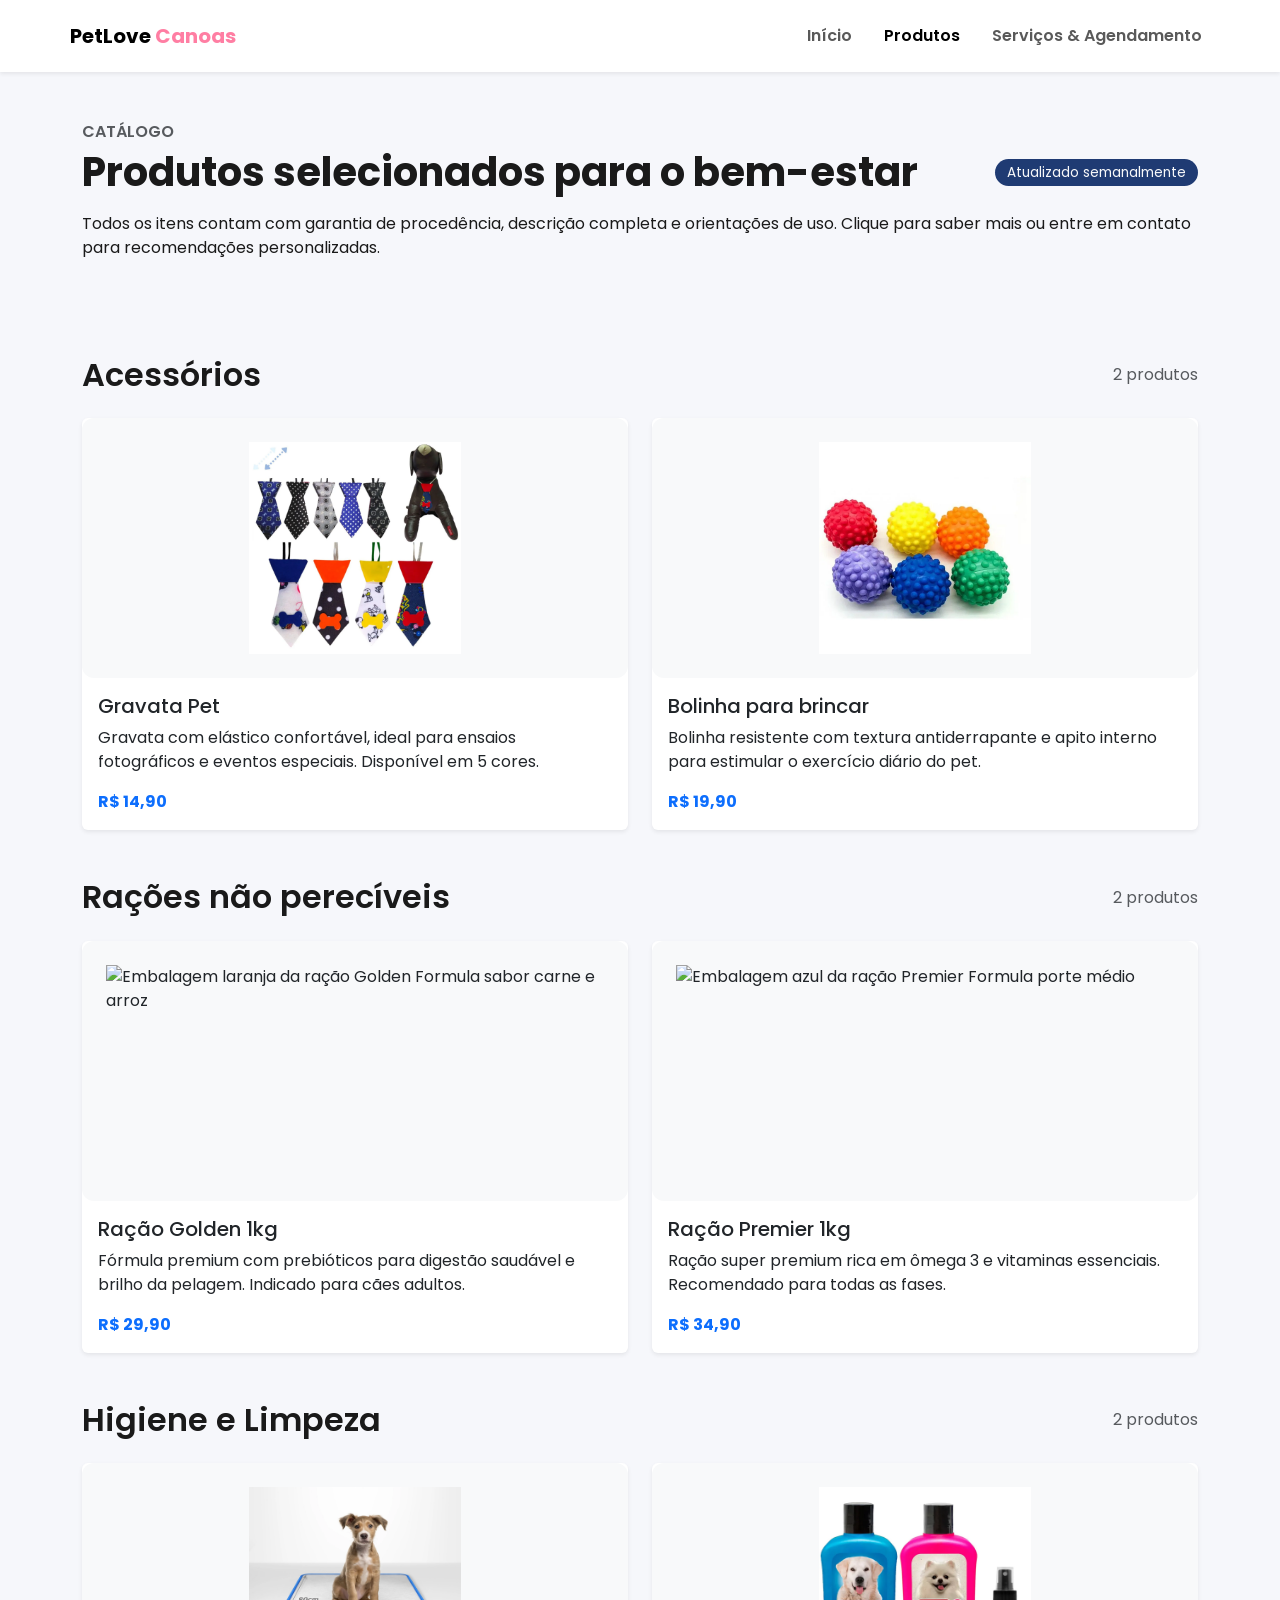
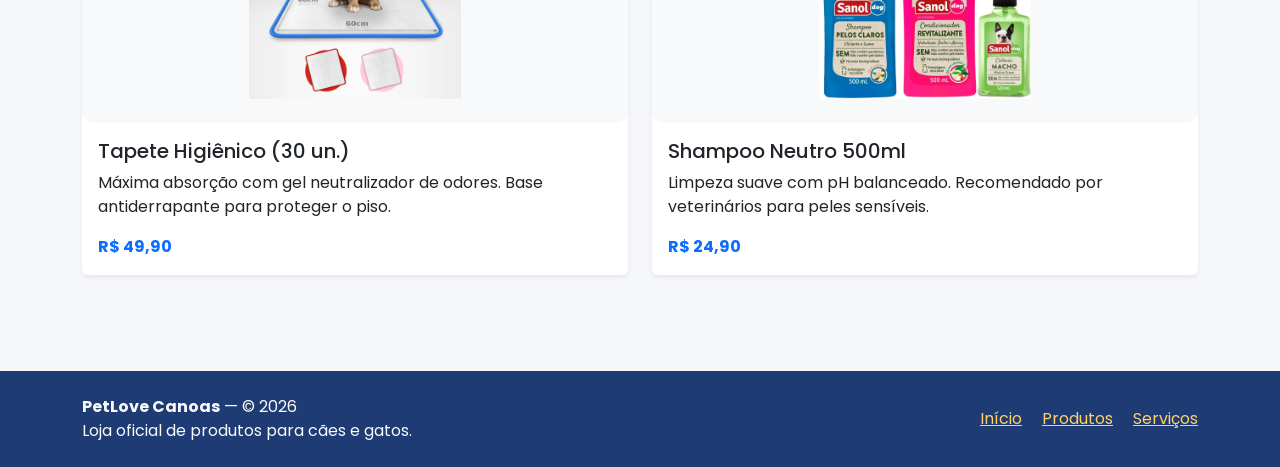
==== produtos.html @ 7d36e0cd "Adicionar projeto PetLove Canoas Fase 2 com assets" ====
<!DOCTYPE html>
<html lang="pt-BR">
<head>
  <meta charset="utf-8">
  <title>PetLove Canoas • Catálogo de produtos</title>
  <meta name="viewport" content="width=device-width, initial-scale=1">
  <meta name="description" content="Catálogo PetLove Canoas com acessórios, rações e itens de higiene para cães e gatos.">
  <link rel="preconnect" href="https://fonts.googleapis.com">
  <link rel="preconnect" href="https://fonts.gstatic.com" crossorigin>
  <link href="https://fonts.googleapis.com/css2?family=Poppins:wght@400;500;600;700&display=swap" rel="stylesheet">
  <link href="https://cdn.jsdelivr.net/npm/bootstrap@5.3.3/dist/css/bootstrap.min.css" rel="stylesheet" integrity="sha384-QWTKZyjpPEjISv5WaRU9OFeRpok6YctnYmDr5pNlyT2bRjXh0JMhjY6hW+ALEwIH" crossorigin="anonymous">
  <link rel="stylesheet" href="assets/css/style.css">
</head>
<body>
  <a class="skip-link" href="#catalogo">Ir para o catálogo</a>

  <header class="shadow-sm bg-white">
    <nav class="navbar navbar-expand-lg container py-3" aria-label="Menu principal">
      <a class="navbar-brand fw-bold" href="index.html">
        PetLove <span>Canoas</span>
      </a>
      <button class="navbar-toggler" type="button" data-bs-toggle="collapse" data-bs-target="#navbarProdutos" aria-controls="navbarProdutos" aria-expanded="false" aria-label="Alternar navegação">
        <span class="navbar-toggler-icon"></span>
      </button>
      <div class="collapse navbar-collapse justify-content-end" id="navbarProdutos">
        <ul class="navbar-nav gap-3">
          <li class="nav-item">
            <a class="nav-link fw-semibold" href="index.html">Início</a>
          </li>
          <li class="nav-item">
            <a class="nav-link active fw-semibold" href="produtos.html" aria-current="page">Produtos</a>
          </li>
          <li class="nav-item">
            <a class="nav-link fw-semibold" href="servicos.html">Serviços & Agendamento</a>
          </li>
        </ul>
      </div>
    </nav>
  </header>

  <main id="catalogo" class="pb-5">
    <section class="container py-5">
      <p class="text-uppercase text-muted fw-semibold mb-1">Catálogo</p>
      <div class="d-flex flex-column flex-md-row justify-content-between align-items-md-center gap-3">
        <h1 class="fw-bold mb-0">Produtos selecionados para o bem-estar</h1>
        <div>
          <span class="schedule-badge">Atualizado semanalmente</span>
        </div>
      </div>
      <p class="mt-3 mb-5">Todos os itens contam com garantia de procedência, descrição completa e orientações de uso. Clique para saber mais ou entre em contato para recomendações personalizadas.</p>
    </section>

    <section class="container pb-5" id="acessorios">
      <div class="d-flex justify-content-between align-items-center mb-4">
        <h2 class="fw-semibold mb-0">Acessórios</h2>
        <span class="text-muted">2 produtos</span>
      </div>
      <div class="row g-4">
        <div class="col-md-6">
          <article class="card product-card h-100 border-0 shadow-sm">
            <img src="gravata_pet_classica_50_un_gravatinha_para_petshop_2335_1_e2a8827e6d051aca4ad1f2b32b98d431.webp" class="card-img-top product-photo" alt="Gravata clássica azul para pets sobre fundo branco">
            <div class="card-body">
              <h3 class="h5 card-title">Gravata Pet</h3>
              <p class="card-text">Gravata com elástico confortável, ideal para ensaios fotográficos e eventos especiais. Disponível em 5 cores.</p>
              <p class="fw-bold text-primary mb-0">R$ 14,90</p>
            </div>
          </article>
        </div>
        <div class="col-md-6">
          <article class="card product-card h-100 border-0 shadow-sm">
            <img src="bolinhas_anti_stress_para_pets_bola_c_cravo_fisioterapia_pets_259_1_20200704182055.webp" class="card-img-top product-photo" alt="Bolinhas antiestresse texturizadas para cães">
            <div class="card-body">
              <h3 class="h5 card-title">Bolinha para brincar</h3>
              <p class="card-text">Bolinha resistente com textura antiderrapante e apito interno para estimular o exercício diário do pet.</p>
              <p class="fw-bold text-primary mb-0">R$ 19,90</p>
            </div>
          </article>
        </div>
      </div>
    </section>

    <section class="container pb-5" id="racoes">
      <div class="d-flex justify-content-between align-items-center mb-4">
        <h2 class="fw-semibold mb-0">Rações não perecíveis</h2>
        <span class="text-muted">2 produtos</span>
      </div>
      <div class="row g-4">
        <div class="col-md-6">
          <article class="card product-card h-100 border-0 shadow-sm">
            <img src="golden-formula-carne-arroz.jpg" class="card-img-top product-photo" alt="Embalagem laranja da ração Golden Formula sabor carne e arroz">
            <div class="card-body">
              <h3 class="h5 card-title">Ração Golden 1kg</h3>
              <p class="card-text">Fórmula premium com prebióticos para digestão saudável e brilho da pelagem. Indicado para cães adultos.</p>
              <p class="fw-bold text-primary mb-0">R$ 29,90</p>
            </div>
          </article>
        </div>
        <div class="col-md-6">
          <article class="card product-card h-100 border-0 shadow-sm">
            <img src="premier-formula-porte-medio.jpg" class="card-img-top product-photo" alt="Embalagem azul da ração Premier Formula porte médio">
            <div class="card-body">
              <h3 class="h5 card-title">Ração Premier 1kg</h3>
              <p class="card-text">Ração super premium rica em ômega 3 e vitaminas essenciais. Recomendado para todas as fases.</p>
              <p class="fw-bold text-primary mb-0">R$ 34,90</p>
            </div>
          </article>
        </div>
      </div>
    </section>

    <section class="container pb-5" id="higiene">
      <div class="d-flex justify-content-between align-items-center mb-4">
        <h2 class="fw-semibold mb-0">Higiene e Limpeza</h2>
        <span class="text-muted">2 produtos</span>
      </div>
      <div class="row g-4">
        <div class="col-md-6">
          <article class="card product-card h-100 border-0 shadow-sm">
            <img src="tapete-com-cachorro-medida-variacoes-2_e8db46d3-0fb9-4780-b150-2af15108863f.webp" class="card-img-top product-photo" alt="Cachorro descansando sobre tapete higiênico">
            <div class="card-body">
              <h3 class="h5 card-title">Tapete Higiênico (30 un.)</h3>
              <p class="card-text">Máxima absorção com gel neutralizador de odores. Base antiderrapante para proteger o piso.</p>
              <p class="fw-bold text-primary mb-0">R$ 49,90</p>
            </div>
          </article>
        </div>
        <div class="col-md-6">
          <article class="card product-card h-100 border-0 shadow-sm">
            <img src="kit_para_banho_em_caes_shampoo_pelos_claros_condicionador_revitalizante_e_perfume_cachorro_macho_san_535359_1_3e99563d4dbe609c40271e9fc283aacc.webp" class="card-img-top product-photo" alt="Kit com shampoo condicionador e perfume para banho de cães">
            <div class="card-body">
              <h3 class="h5 card-title">Shampoo Neutro 500ml</h3>
              <p class="card-text">Limpeza suave com pH balanceado. Recomendado por veterinários para peles sensíveis.</p>
              <p class="fw-bold text-primary mb-0">R$ 24,90</p>
            </div>
          </article>
        </div>
      </div>
    </section>
  </main>

  <footer class="mt-auto py-4">
    <div class="container d-flex flex-column flex-md-row align-items-center justify-content-between gap-2">
      <div>
        <strong>PetLove Canoas</strong> — © <span id="current-year">2025</span>
        <p class="mb-0">Loja oficial de produtos para cães e gatos.</p>
      </div>
      <nav aria-label="Rodapé">
        <a class="me-3" href="index.html">Início</a>
        <a class="me-3" href="produtos.html">Produtos</a>
        <a href="servicos.html">Serviços</a>
      </nav>
    </div>
  </footer>

  <script src="https://cdn.jsdelivr.net/npm/bootstrap@5.3.3/dist/js/bootstrap.bundle.min.js" integrity="sha384-YvpcrYf0tY3lHB60NNkmXc5s9fDVZLESaAA55NDzOxhy9GkcIdslK1eN7N6jIeHz" crossorigin="anonymous"></script>
  <script src="assets/js/main.js"></script>
</body>
</html>
---- assets/css/style.css ----
/* PetLove Canoas - estilos principais para a fase 2 */
:root {
  --petlove-blue: #1f3b73;
  --petlove-pink: #ff7ea3;
  --petlove-yellow: #ffd166;
  --text-dark: #1a1a1a;
  --text-light: #f8f9fa;
  --bg-soft: #f6f7fb;
}

body {
  font-family: "Poppins", "Segoe UI", Tahoma, Geneva, Verdana, sans-serif;
  color: var(--text-dark);
  background-color: var(--bg-soft);
}

.skip-link {
  position: absolute;
  left: -999px;
  top: auto;
  width: 1px;
  height: 1px;
  overflow: hidden;
}

.skip-link:focus {
  left: 16px;
  top: 16px;
  width: auto;
  height: auto;
  padding: 0.5rem 1rem;
  background: var(--petlove-yellow);
  color: var(--text-dark);
  z-index: 1000;
}

a {
  color: var(--petlove-blue);
}

a:hover {
  color: var(--petlove-pink);
}

.navbar-brand span {
  color: var(--petlove-pink);
}

.hero-overlay {
  background: linear-gradient(90deg, rgba(31, 59, 115, 0.9), rgba(255, 126, 163, 0.65));
}

.hero-overlay .display-5,
.hero-overlay p {
  color: var(--text-light);
}

.carousel-item img {
  object-fit: cover;
  height: 420px;
}

.carousel-caption {
  background: rgba(255, 255, 255, 0.85);
  border-radius: 12px;
  padding: 1rem 1.5rem;
  color: #000;
  text-shadow: none;
}

.carousel-caption h5,
.carousel-caption p {
  color: inherit;
}

.feature-icon {
  width: 64px;
  height: 64px;
  border-radius: 16px;
  display: flex;
  align-items: center;
  justify-content: center;
  font-size: 1.75rem;
  background: var(--petlove-yellow);
  color: var(--text-dark);
}

.product-card img,
.service-card img {
  border-radius: 12px;
}

.service-photo {
  width: 100%;
  height: 320px;
  object-fit: cover;
}

.product-photo {
  width: 100%;
  height: 260px;
  object-fit: contain;
  background: #f8f9fa;
  padding: 1.5rem;
}

.product-card {
  transition: transform 0.2s ease, box-shadow 0.2s ease;
}

.product-card:hover {
  transform: translateY(-6px);
  box-shadow: 0 1rem 2rem rgba(31, 59, 115, 0.15);
}

.form-section {
  border-left: 4px solid var(--petlove-pink);
  padding-left: 1rem;
}

.required::after {
  content: " *";
  color: var(--petlove-pink);
}

.schedule-badge {
  background: var(--petlove-blue);
  color: var(--text-light);
  border-radius: 999px;
  padding: 0.25rem 0.75rem;
  font-size: 0.85rem;
}

.cta-card {
  background: #fff7f9;
  border: 1px solid rgba(31, 59, 115, 0.08);
}

.cta-card .btn {
  min-width: 180px;
}

footer {
  color: var(--text-light);
  background: var(--petlove-blue);
}

footer a {
  color: var(--petlove-yellow);
}

@media (max-width: 768px) {
  .carousel-item img {
    height: 280px;
  }

  .hero-overlay .display-5 {
    font-size: 1.8rem;
  }
}
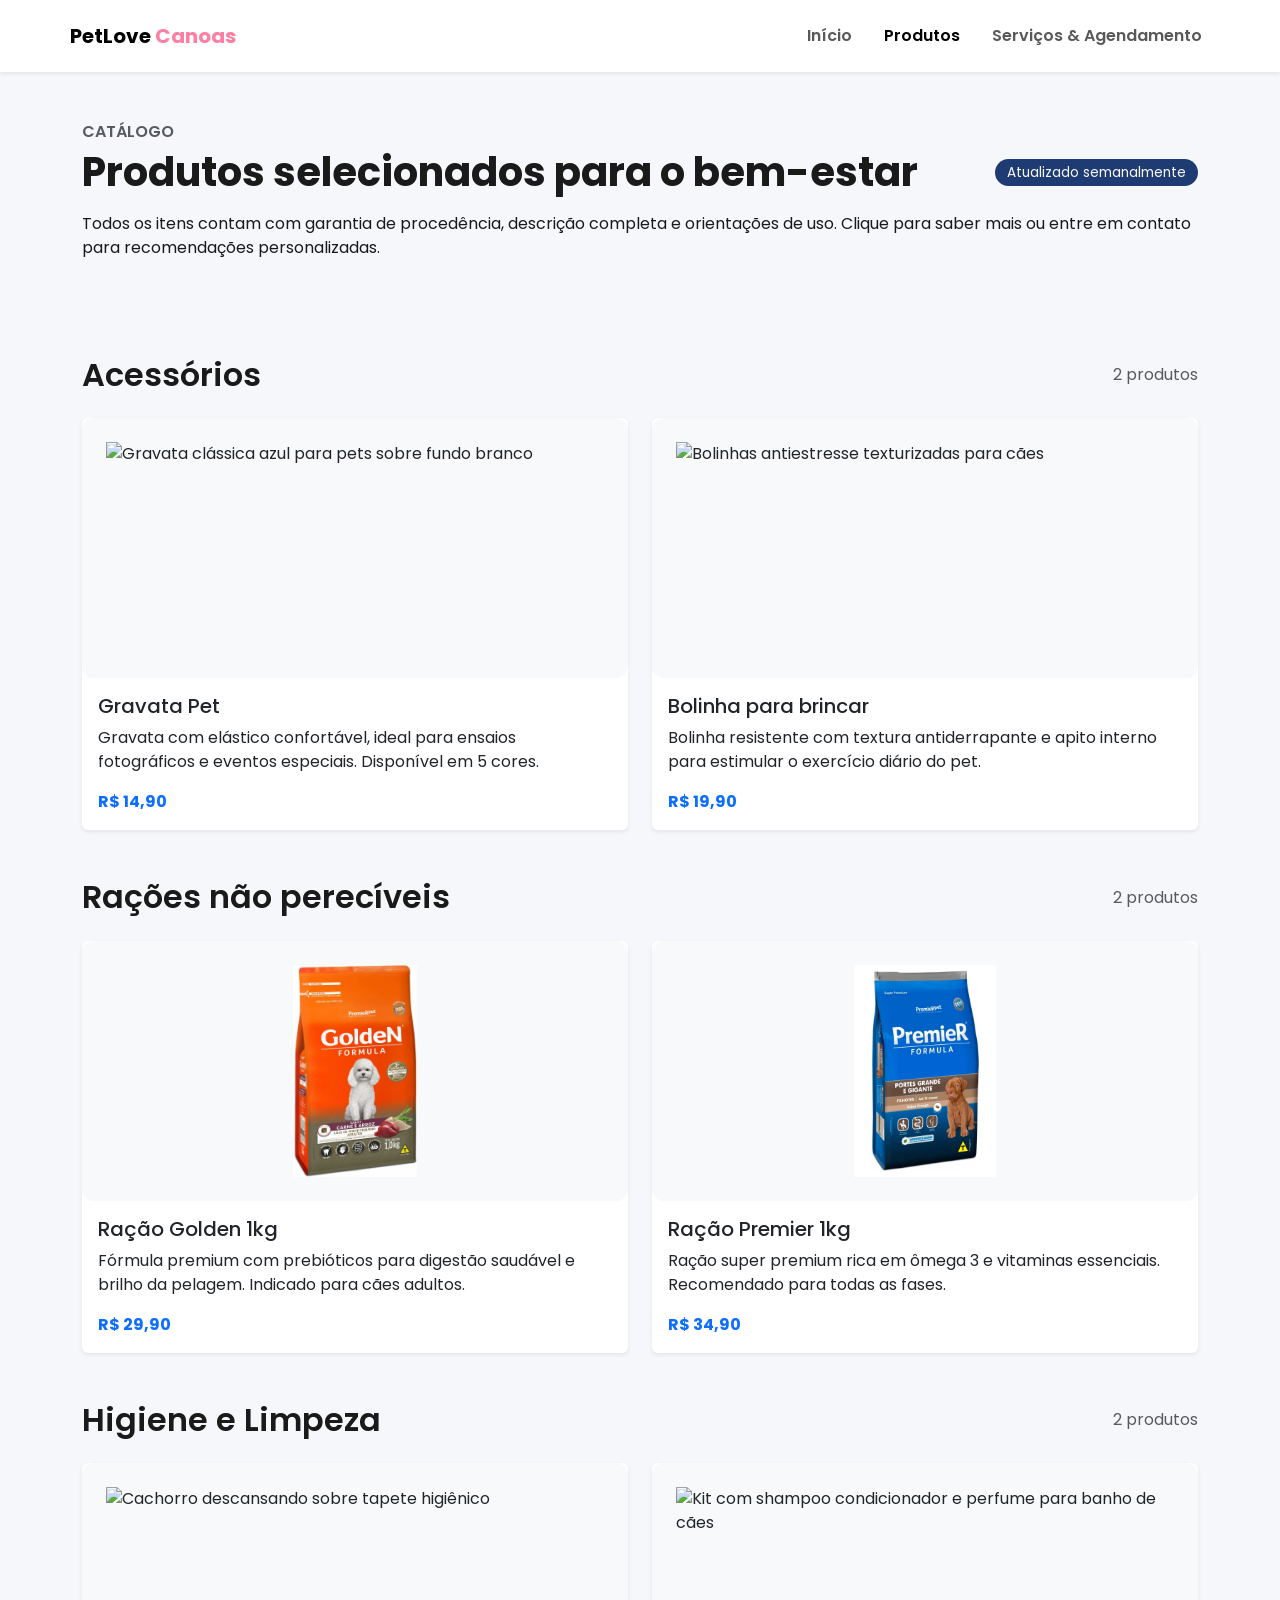
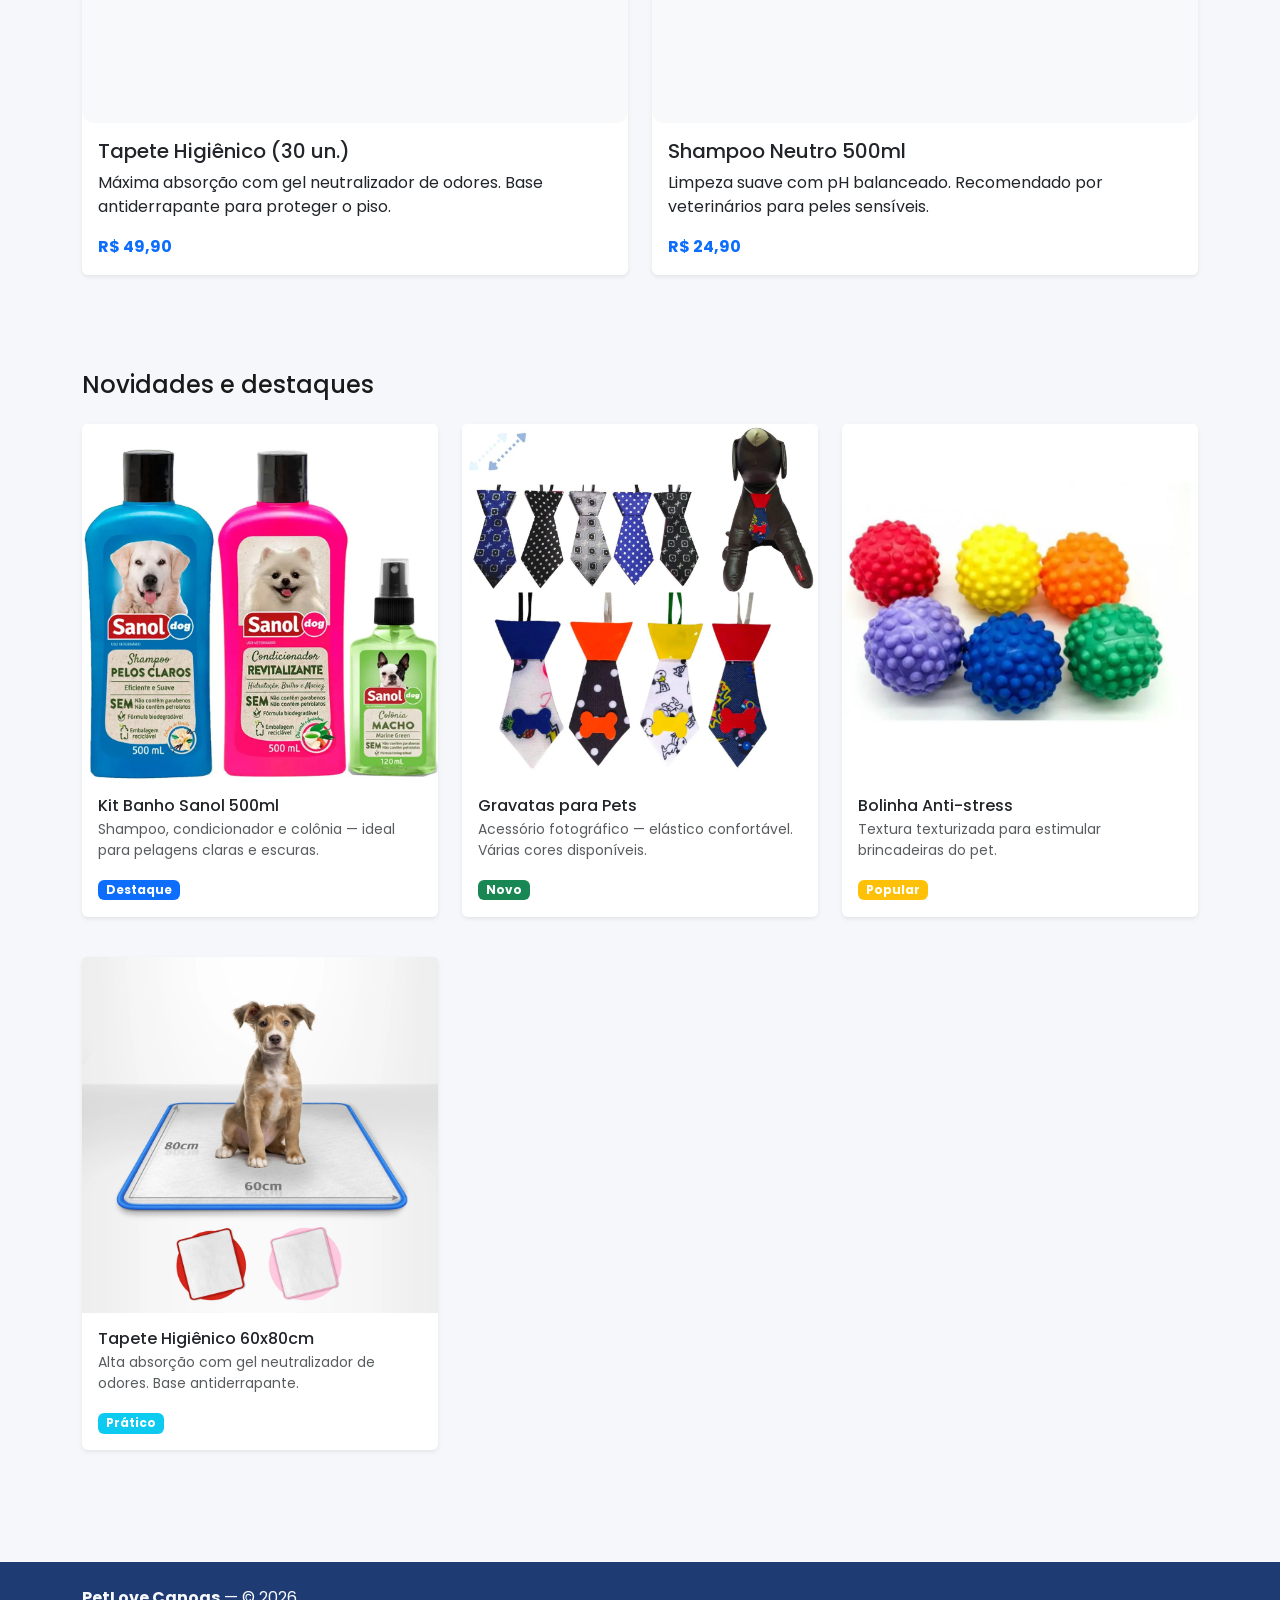
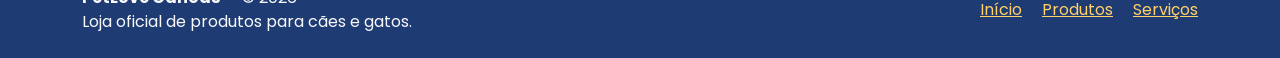
==== commit e71f6968: "Adicionar galeria completa de produtos com imagens destacadas" ====
--- a/produtos.html
+++ b/produtos.html
@@ -1,4 +1,4 @@
-<!DOCTYPE html>
+﻿<!DOCTYPE html>
 <html lang="pt-BR">
 <head>
   <meta charset="utf-8">
@@ -58,7 +58,7 @@
       <div class="row g-4">
         <div class="col-md-6">
           <article class="card product-card h-100 border-0 shadow-sm">
-            <img src="gravata_pet_classica_50_un_gravatinha_para_petshop_2335_1_e2a8827e6d051aca4ad1f2b32b98d431.webp" class="card-img-top product-photo" alt="Gravata clássica azul para pets sobre fundo branco">
+            <img src="assets/images/gravata_pet_classica_50_un_gravatinha_para_petshop_2335_1_e2a8827e6d051aca4ad1f2b32b98d431.webp" class="card-img-top product-photo" alt="Gravata clássica azul para pets sobre fundo branco">
             <div class="card-body">
               <h3 class="h5 card-title">Gravata Pet</h3>
               <p class="card-text">Gravata com elástico confortável, ideal para ensaios fotográficos e eventos especiais. Disponível em 5 cores.</p>
@@ -68,7 +68,7 @@
         </div>
         <div class="col-md-6">
           <article class="card product-card h-100 border-0 shadow-sm">
-            <img src="bolinhas_anti_stress_para_pets_bola_c_cravo_fisioterapia_pets_259_1_20200704182055.webp" class="card-img-top product-photo" alt="Bolinhas antiestresse texturizadas para cães">
+            <img src="assets/images/bolinhas_anti_stress_para_pets_bola_c_cravo_fisioterapia_pets_259_1_20200704182055.webp" class="card-img-top product-photo" alt="Bolinhas antiestresse texturizadas para cães">
             <div class="card-body">
               <h3 class="h5 card-title">Bolinha para brincar</h3>
               <p class="card-text">Bolinha resistente com textura antiderrapante e apito interno para estimular o exercício diário do pet.</p>
@@ -87,7 +87,7 @@
       <div class="row g-4">
         <div class="col-md-6">
           <article class="card product-card h-100 border-0 shadow-sm">
-            <img src="golden-formula-carne-arroz.jpg" class="card-img-top product-photo" alt="Embalagem laranja da ração Golden Formula sabor carne e arroz">
+            <img src="assets/images/golden-formula-carne-arroz.jpg" class="card-img-top product-photo" alt="Embalagem laranja da ração Golden Formula sabor carne e arroz">
             <div class="card-body">
               <h3 class="h5 card-title">Ração Golden 1kg</h3>
               <p class="card-text">Fórmula premium com prebióticos para digestão saudável e brilho da pelagem. Indicado para cães adultos.</p>
@@ -97,7 +97,7 @@
         </div>
         <div class="col-md-6">
           <article class="card product-card h-100 border-0 shadow-sm">
-            <img src="premier-formula-porte-medio.jpg" class="card-img-top product-photo" alt="Embalagem azul da ração Premier Formula porte médio">
+            <img src="assets/images/premier-formula-porte-medio.jpg" class="card-img-top product-photo" alt="Embalagem azul da ração Premier Formula porte médio">
             <div class="card-body">
               <h3 class="h5 card-title">Ração Premier 1kg</h3>
               <p class="card-text">Ração super premium rica em ômega 3 e vitaminas essenciais. Recomendado para todas as fases.</p>
@@ -116,7 +116,7 @@
       <div class="row g-4">
         <div class="col-md-6">
           <article class="card product-card h-100 border-0 shadow-sm">
-            <img src="tapete-com-cachorro-medida-variacoes-2_e8db46d3-0fb9-4780-b150-2af15108863f.webp" class="card-img-top product-photo" alt="Cachorro descansando sobre tapete higiênico">
+            <img src="assets/images/tapete-com-cachorro-medida-variacoes-2_e8db46d3-0fb9-4780-b150-2af15108863f.webp" class="card-img-top product-photo" alt="Cachorro descansando sobre tapete higiênico">
             <div class="card-body">
               <h3 class="h5 card-title">Tapete Higiênico (30 un.)</h3>
               <p class="card-text">Máxima absorção com gel neutralizador de odores. Base antiderrapante para proteger o piso.</p>
@@ -126,7 +126,7 @@
         </div>
         <div class="col-md-6">
           <article class="card product-card h-100 border-0 shadow-sm">
-            <img src="kit_para_banho_em_caes_shampoo_pelos_claros_condicionador_revitalizante_e_perfume_cachorro_macho_san_535359_1_3e99563d4dbe609c40271e9fc283aacc.webp" class="card-img-top product-photo" alt="Kit com shampoo condicionador e perfume para banho de cães">
+            <img src="assets/images/kit_para_banho_em_caes_shampoo_pelos_claros_condicionador_revitalizante_e_perfume_cachorro_macho_san_535359_1_3e99563d4dbe609c40271e9fc283aacc.webp" class="card-img-top product-photo" alt="Kit com shampoo condicionador e perfume para banho de cães">
             <div class="card-body">
               <h3 class="h5 card-title">Shampoo Neutro 500ml</h3>
               <p class="card-text">Limpeza suave com pH balanceado. Recomendado por veterinários para peles sensíveis.</p>
@@ -134,6 +134,61 @@
             </div>
           </article>
         </div>
+      </div>
+    </section>
+
+    <section class="container py-5" aria-label="Galeria de produtos destacados">
+      <h2 class="h4 mb-4">Novidades e destaques</h2>
+      <div class="row g-4">
+        
+        <!-- Kit Banho Sanol -->
+        <div class="col-sm-6 col-md-4">
+          <figure class="card border-0 shadow-sm">
+            <img src="assets/images/sanol-kit-banho.jpg" class="card-img-top" alt="Kit Sanol banho, condicionador e colônia">
+            <figcaption class="card-body">
+              <h3 class="h6 card-title mb-1">Kit Banho Sanol 500ml</h3>
+              <p class="card-text small text-muted">Shampoo, condicionador e colônia — ideal para pelagens claras e escuras.</p>
+              <span class="badge bg-primary">Destaque</span>
+            </figcaption>
+          </figure>
+        </div>
+
+        <!-- Gravatas Coloridas -->
+        <div class="col-sm-6 col-md-4">
+          <figure class="card border-0 shadow-sm">
+            <img src="assets/images/gravatas-coloridas.jpg" class="card-img-top" alt="Gravatas coloridas para pets">
+            <figcaption class="card-body">
+              <h3 class="h6 card-title mb-1">Gravatas para Pets</h3>
+              <p class="card-text small text-muted">Acessório fotográfico — elástico confortável. Várias cores disponíveis.</p>
+              <span class="badge bg-success">Novo</span>
+            </figcaption>
+          </figure>
+        </div>
+
+        <!-- Bolinhas Coloridas -->
+        <div class="col-sm-6 col-md-4">
+          <figure class="card border-0 shadow-sm">
+            <img src="assets/images/bolinhas-coloridas.jpg" class="card-img-top" alt="Bolinhas antiestresse coloridas para pets">
+            <figcaption class="card-body">
+              <h3 class="h6 card-title mb-1">Bolinha Anti-stress</h3>
+              <p class="card-text small text-muted">Textura texturizada para estimular brincadeiras do pet.</p>
+              <span class="badge bg-warning">Popular</span>
+            </figcaption>
+          </figure>
+        </div>
+
+        <!-- Tapete Higiênico -->
+        <div class="col-sm-6 col-md-4">
+          <figure class="card border-0 shadow-sm">
+            <img src="assets/images/tapete-higienico.jpg" class="card-img-top" alt="Tapete higiênico com medidas 60x80cm">
+            <figcaption class="card-body">
+              <h3 class="h6 card-title mb-1">Tapete Higiênico 60x80cm</h3>
+              <p class="card-text small text-muted">Alta absorção com gel neutralizador de odores. Base antiderrapante.</p>
+              <span class="badge bg-info">Prático</span>
+            </figcaption>
+          </figure>
+        </div>
+
       </div>
     </section>
   </main>
@@ -156,3 +211,6 @@
   <script src="assets/js/main.js"></script>
 </body>
 </html>
+
+
+
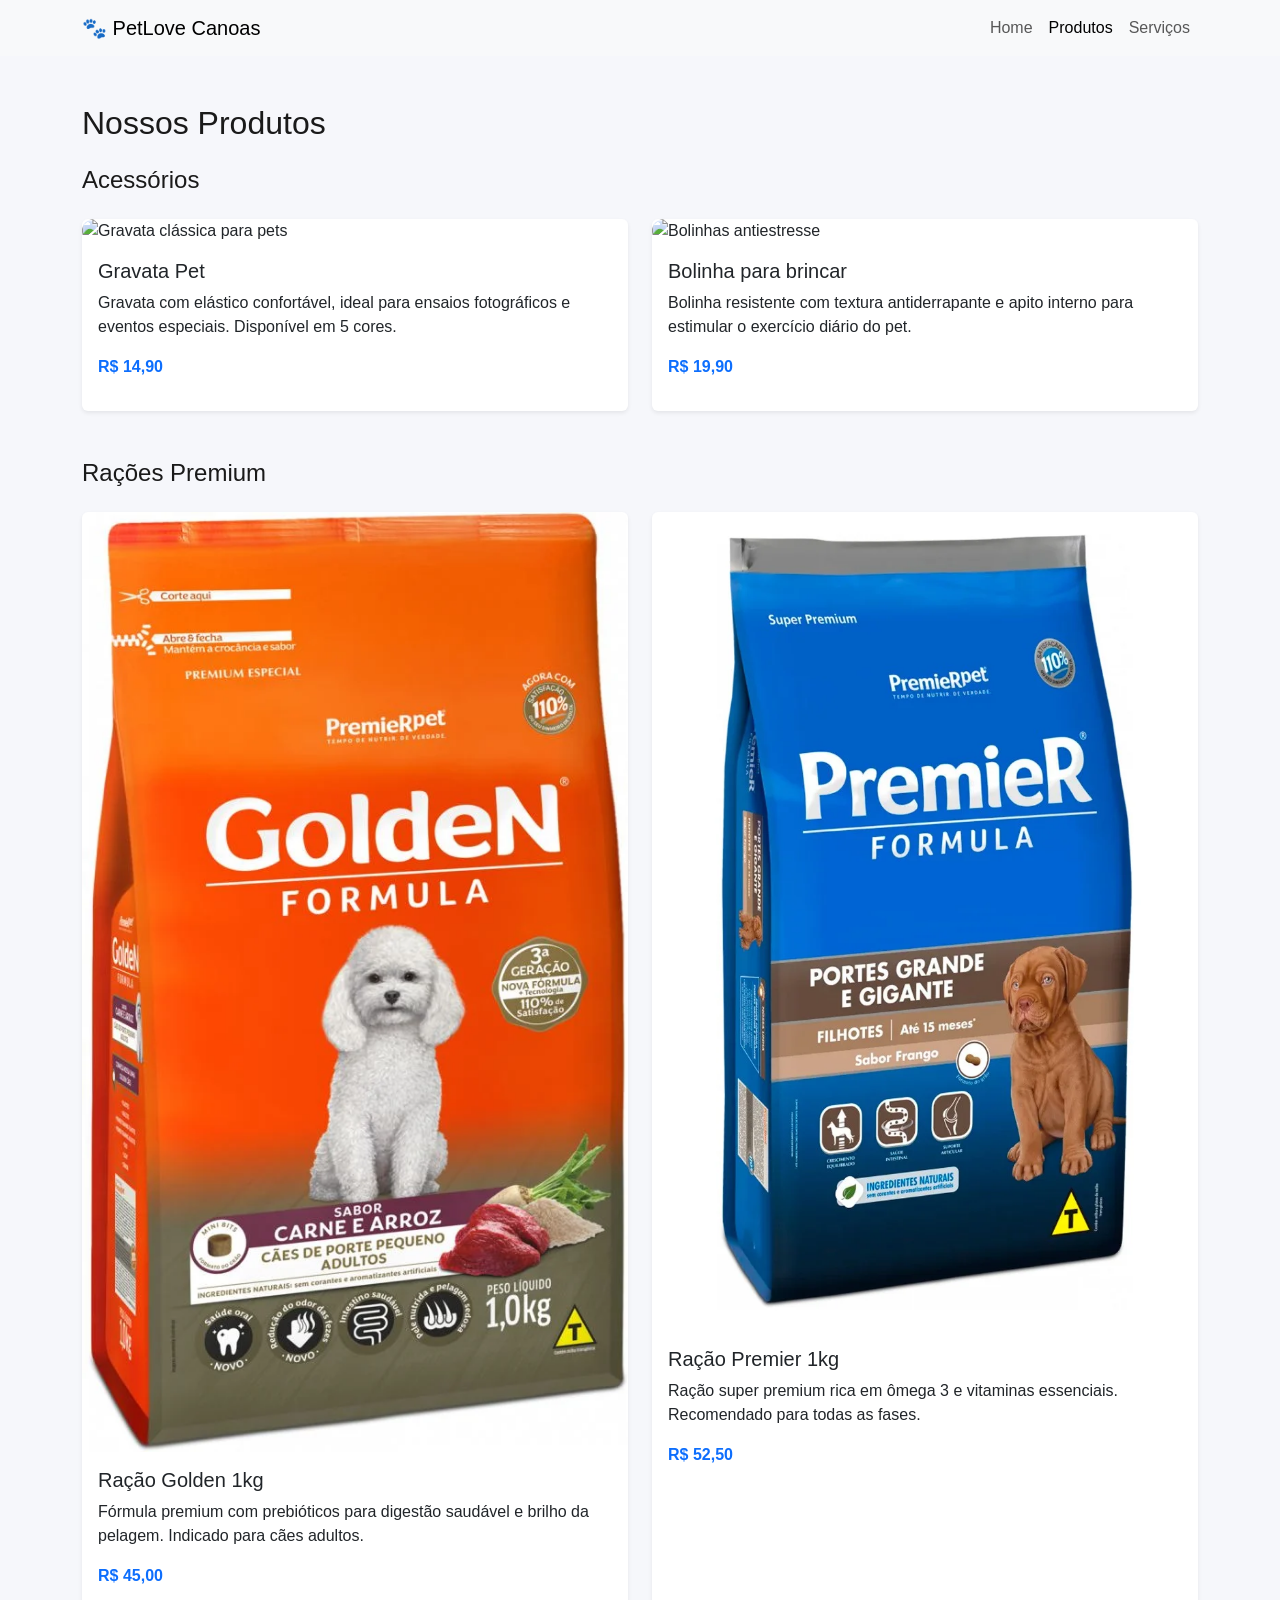
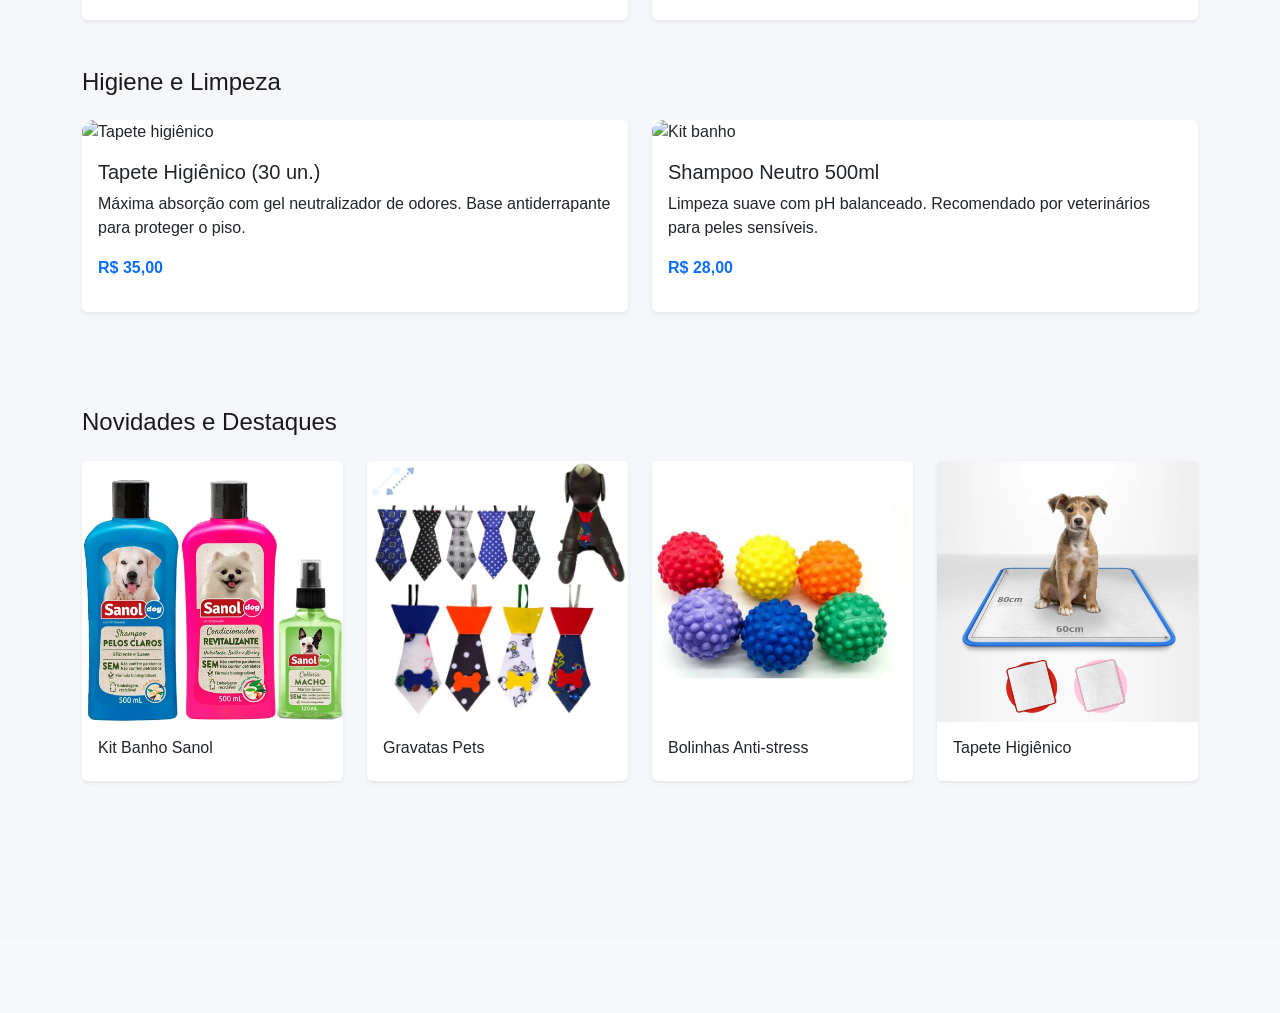
==== commit 24055c1e: "Reescrever produtos.html com paths corretos em assets/images/" ====
--- a/produtos.html
+++ b/produtos.html
@@ -2,215 +2,166 @@
 <html lang="pt-BR">
 <head>
   <meta charset="utf-8">
-  <title>PetLove Canoas • Catálogo de produtos</title>
+  <title>Produtos • PetLove Canoas</title>
   <meta name="viewport" content="width=device-width, initial-scale=1">
-  <meta name="description" content="Catálogo PetLove Canoas com acessórios, rações e itens de higiene para cães e gatos.">
-  <link rel="preconnect" href="https://fonts.googleapis.com">
-  <link rel="preconnect" href="https://fonts.gstatic.com" crossorigin>
-  <link href="https://fonts.googleapis.com/css2?family=Poppins:wght@400;500;600;700&display=swap" rel="stylesheet">
-  <link href="https://cdn.jsdelivr.net/npm/bootstrap@5.3.3/dist/css/bootstrap.min.css" rel="stylesheet" integrity="sha384-QWTKZyjpPEjISv5WaRU9OFeRpok6YctnYmDr5pNlyT2bRjXh0JMhjY6hW+ALEwIH" crossorigin="anonymous">
+  <link href="https://cdn.jsdelivr.net/npm/bootstrap@5.3.3/dist/css/bootstrap.min.css" rel="stylesheet">
   <link rel="stylesheet" href="assets/css/style.css">
 </head>
 <body>
-  <a class="skip-link" href="#catalogo">Ir para o catálogo</a>
-
-  <header class="shadow-sm bg-white">
-    <nav class="navbar navbar-expand-lg container py-3" aria-label="Menu principal">
-      <a class="navbar-brand fw-bold" href="index.html">
-        PetLove <span>Canoas</span>
-      </a>
-      <button class="navbar-toggler" type="button" data-bs-toggle="collapse" data-bs-target="#navbarProdutos" aria-controls="navbarProdutos" aria-expanded="false" aria-label="Alternar navegação">
+  <nav class="navbar navbar-expand-lg navbar-light bg-light sticky-top">
+    <div class="container">
+      <a class="navbar-brand" href="index.html">🐾 PetLove Canoas</a>
+      <button class="navbar-toggler" type="button" data-bs-toggle="collapse" data-bs-target="#navbarNav">
         <span class="navbar-toggler-icon"></span>
       </button>
-      <div class="collapse navbar-collapse justify-content-end" id="navbarProdutos">
-        <ul class="navbar-nav gap-3">
-          <li class="nav-item">
-            <a class="nav-link fw-semibold" href="index.html">Início</a>
-          </li>
-          <li class="nav-item">
-            <a class="nav-link active fw-semibold" href="produtos.html" aria-current="page">Produtos</a>
-          </li>
-          <li class="nav-item">
-            <a class="nav-link fw-semibold" href="servicos.html">Serviços & Agendamento</a>
-          </li>
+      <div class="collapse navbar-collapse" id="navbarNav">
+        <ul class="navbar-nav ms-auto">
+          <li class="nav-item"><a class="nav-link" href="index.html">Home</a></li>
+          <li class="nav-item"><a class="nav-link active" href="produtos.html">Produtos</a></li>
+          <li class="nav-item"><a class="nav-link" href="servicos.html">Serviços</a></li>
         </ul>
       </div>
-    </nav>
-  </header>
+    </div>
+  </nav>
 
-  <main id="catalogo" class="pb-5">
+  <main>
     <section class="container py-5">
-      <p class="text-uppercase text-muted fw-semibold mb-1">Catálogo</p>
-      <div class="d-flex flex-column flex-md-row justify-content-between align-items-md-center gap-3">
-        <h1 class="fw-bold mb-0">Produtos selecionados para o bem-estar</h1>
-        <div>
-          <span class="schedule-badge">Atualizado semanalmente</span>
+      <h1 class="h2 mb-4">Nossos Produtos</h1>
+
+      <!-- Acessórios -->
+      <section class="mb-5">
+        <h2 class="h4 mb-4">Acessórios</h2>
+        <div class="row g-4">
+          <div class="col-md-6">
+            <article class="card product-card h-100 border-0 shadow-sm">
+              <img src="assets/images/gravata_pet_classica_50_un_gravatinha_para_petshop_2335_1_e2a8827e6d051aca4ad1f2b32b98d431.webp" class="card-img-top" alt="Gravata clássica para pets">
+              <div class="card-body">
+                <h3 class="h5 card-title">Gravata Pet</h3>
+                <p class="card-text">Gravata com elástico confortável, ideal para ensaios fotográficos e eventos especiais. Disponível em 5 cores.</p>
+                <p class="text-primary fw-bold">R$ 14,90</p>
+              </div>
+            </article>
+          </div>
+          <div class="col-md-6">
+            <article class="card product-card h-100 border-0 shadow-sm">
+              <img src="assets/images/bolinhas_anti_stress_para_pets_bola_c_cravo_fisioterapia_pets_259_1_20200704182055.webp" class="card-img-top" alt="Bolinhas antiestresse">
+              <div class="card-body">
+                <h3 class="h5 card-title">Bolinha para brincar</h3>
+                <p class="card-text">Bolinha resistente com textura antiderrapante e apito interno para estimular o exercício diário do pet.</p>
+                <p class="text-primary fw-bold">R$ 19,90</p>
+              </div>
+            </article>
+          </div>
         </div>
-      </div>
-      <p class="mt-3 mb-5">Todos os itens contam com garantia de procedência, descrição completa e orientações de uso. Clique para saber mais ou entre em contato para recomendações personalizadas.</p>
-    </section>
+      </section>
 
-    <section class="container pb-5" id="acessorios">
-      <div class="d-flex justify-content-between align-items-center mb-4">
-        <h2 class="fw-semibold mb-0">Acessórios</h2>
-        <span class="text-muted">2 produtos</span>
-      </div>
-      <div class="row g-4">
-        <div class="col-md-6">
-          <article class="card product-card h-100 border-0 shadow-sm">
-            <img src="assets/images/gravata_pet_classica_50_un_gravatinha_para_petshop_2335_1_e2a8827e6d051aca4ad1f2b32b98d431.webp" class="card-img-top product-photo" alt="Gravata clássica azul para pets sobre fundo branco">
-            <div class="card-body">
-              <h3 class="h5 card-title">Gravata Pet</h3>
-              <p class="card-text">Gravata com elástico confortável, ideal para ensaios fotográficos e eventos especiais. Disponível em 5 cores.</p>
-              <p class="fw-bold text-primary mb-0">R$ 14,90</p>
-            </div>
-          </article>
+      <!-- Rações -->
+      <section class="mb-5">
+        <h2 class="h4 mb-4">Rações Premium</h2>
+        <div class="row g-4">
+          <div class="col-md-6">
+            <article class="card product-card h-100 border-0 shadow-sm">
+              <img src="assets/images/golden-formula-carne-arroz.jpg" class="card-img-top" alt="Ração Golden Formula">
+              <div class="card-body">
+                <h3 class="h5 card-title">Ração Golden 1kg</h3>
+                <p class="card-text">Fórmula premium com prebióticos para digestão saudável e brilho da pelagem. Indicado para cães adultos.</p>
+                <p class="text-primary fw-bold">R$ 45,00</p>
+              </div>
+            </article>
+          </div>
+          <div class="col-md-6">
+            <article class="card product-card h-100 border-0 shadow-sm">
+              <img src="assets/images/premier-formula-porte-medio.jpg" class="card-img-top" alt="Ração Premier Formula">
+              <div class="card-body">
+                <h3 class="h5 card-title">Ração Premier 1kg</h3>
+                <p class="card-text">Ração super premium rica em ômega 3 e vitaminas essenciais. Recomendado para todas as fases.</p>
+                <p class="text-primary fw-bold">R$ 52,50</p>
+              </div>
+            </article>
+          </div>
         </div>
-        <div class="col-md-6">
-          <article class="card product-card h-100 border-0 shadow-sm">
-            <img src="assets/images/bolinhas_anti_stress_para_pets_bola_c_cravo_fisioterapia_pets_259_1_20200704182055.webp" class="card-img-top product-photo" alt="Bolinhas antiestresse texturizadas para cães">
-            <div class="card-body">
-              <h3 class="h5 card-title">Bolinha para brincar</h3>
-              <p class="card-text">Bolinha resistente com textura antiderrapante e apito interno para estimular o exercício diário do pet.</p>
-              <p class="fw-bold text-primary mb-0">R$ 19,90</p>
-            </div>
-          </article>
+      </section>
+
+      <!-- Higiene -->
+      <section class="mb-5">
+        <h2 class="h4 mb-4">Higiene e Limpeza</h2>
+        <div class="row g-4">
+          <div class="col-md-6">
+            <article class="card product-card h-100 border-0 shadow-sm">
+              <img src="assets/images/tapete-com-cachorro-medida-variacoes-2_e8db46d3-0fb9-4780-b150-2af15108863f.webp" class="card-img-top" alt="Tapete higiênico">
+              <div class="card-body">
+                <h3 class="h5 card-title">Tapete Higiênico (30 un.)</h3>
+                <p class="card-text">Máxima absorção com gel neutralizador de odores. Base antiderrapante para proteger o piso.</p>
+                <p class="text-primary fw-bold">R$ 35,00</p>
+              </div>
+            </article>
+          </div>
+          <div class="col-md-6">
+            <article class="card product-card h-100 border-0 shadow-sm">
+              <img src="assets/images/kit_para_banho_em_caes_shampoo_pelos_claros_condicionador_revitalizante_e_perfume_cachorro_macho_san_535359_1_3e99563d4dbe609c40271e9fc283aacc.webp" class="card-img-top" alt="Kit banho">
+              <div class="card-body">
+                <h3 class="h5 card-title">Shampoo Neutro 500ml</h3>
+                <p class="card-text">Limpeza suave com pH balanceado. Recomendado por veterinários para peles sensíveis.</p>
+                <p class="text-primary fw-bold">R$ 28,00</p>
+              </div>
+            </article>
+          </div>
         </div>
-      </div>
-    </section>
+      </section>
 
-    <section class="container pb-5" id="racoes">
-      <div class="d-flex justify-content-between align-items-center mb-4">
-        <h2 class="fw-semibold mb-0">Rações não perecíveis</h2>
-        <span class="text-muted">2 produtos</span>
-      </div>
-      <div class="row g-4">
-        <div class="col-md-6">
-          <article class="card product-card h-100 border-0 shadow-sm">
-            <img src="assets/images/golden-formula-carne-arroz.jpg" class="card-img-top product-photo" alt="Embalagem laranja da ração Golden Formula sabor carne e arroz">
-            <div class="card-body">
-              <h3 class="h5 card-title">Ração Golden 1kg</h3>
-              <p class="card-text">Fórmula premium com prebióticos para digestão saudável e brilho da pelagem. Indicado para cães adultos.</p>
-              <p class="fw-bold text-primary mb-0">R$ 29,90</p>
-            </div>
-          </article>
+      <!-- Galeria Destaque -->
+      <section class="py-5">
+        <h2 class="h4 mb-4">Novidades e Destaques</h2>
+        <div class="row g-4">
+          <div class="col-md-3">
+            <figure class="card border-0 shadow-sm">
+              <img src="assets/images/sanol-kit-banho.jpg" class="card-img-top" alt="Kit Sanol">
+              <figcaption class="card-body">
+                <h3 class="h6">Kit Banho Sanol</h3>
+              </figcaption>
+            </figure>
+          </div>
+          <div class="col-md-3">
+            <figure class="card border-0 shadow-sm">
+              <img src="assets/images/gravatas-coloridas.jpg" class="card-img-top" alt="Gravatas coloridas">
+              <figcaption class="card-body">
+                <h3 class="h6">Gravatas Pets</h3>
+              </figcaption>
+            </figure>
+          </div>
+          <div class="col-md-3">
+            <figure class="card border-0 shadow-sm">
+              <img src="assets/images/bolinhas-coloridas.jpg" class="card-img-top" alt="Bolinhas">
+              <figcaption class="card-body">
+                <h3 class="h6">Bolinhas Anti-stress</h3>
+              </figcaption>
+            </figure>
+          </div>
+          <div class="col-md-3">
+            <figure class="card border-0 shadow-sm">
+              <img src="assets/images/tapete-higienico.jpg" class="card-img-top" alt="Tapete">
+              <figcaption class="card-body">
+                <h3 class="h6">Tapete Higiênico</h3>
+              </figcaption>
+            </figure>
+          </div>
         </div>
-        <div class="col-md-6">
-          <article class="card product-card h-100 border-0 shadow-sm">
-            <img src="assets/images/premier-formula-porte-medio.jpg" class="card-img-top product-photo" alt="Embalagem azul da ração Premier Formula porte médio">
-            <div class="card-body">
-              <h3 class="h5 card-title">Ração Premier 1kg</h3>
-              <p class="card-text">Ração super premium rica em ômega 3 e vitaminas essenciais. Recomendado para todas as fases.</p>
-              <p class="fw-bold text-primary mb-0">R$ 34,90</p>
-            </div>
-          </article>
-        </div>
-      </div>
-    </section>
+      </section>
 
-    <section class="container pb-5" id="higiene">
-      <div class="d-flex justify-content-between align-items-center mb-4">
-        <h2 class="fw-semibold mb-0">Higiene e Limpeza</h2>
-        <span class="text-muted">2 produtos</span>
-      </div>
-      <div class="row g-4">
-        <div class="col-md-6">
-          <article class="card product-card h-100 border-0 shadow-sm">
-            <img src="assets/images/tapete-com-cachorro-medida-variacoes-2_e8db46d3-0fb9-4780-b150-2af15108863f.webp" class="card-img-top product-photo" alt="Cachorro descansando sobre tapete higiênico">
-            <div class="card-body">
-              <h3 class="h5 card-title">Tapete Higiênico (30 un.)</h3>
-              <p class="card-text">Máxima absorção com gel neutralizador de odores. Base antiderrapante para proteger o piso.</p>
-              <p class="fw-bold text-primary mb-0">R$ 49,90</p>
-            </div>
-          </article>
-        </div>
-        <div class="col-md-6">
-          <article class="card product-card h-100 border-0 shadow-sm">
-            <img src="assets/images/kit_para_banho_em_caes_shampoo_pelos_claros_condicionador_revitalizante_e_perfume_cachorro_macho_san_535359_1_3e99563d4dbe609c40271e9fc283aacc.webp" class="card-img-top product-photo" alt="Kit com shampoo condicionador e perfume para banho de cães">
-            <div class="card-body">
-              <h3 class="h5 card-title">Shampoo Neutro 500ml</h3>
-              <p class="card-text">Limpeza suave com pH balanceado. Recomendado por veterinários para peles sensíveis.</p>
-              <p class="fw-bold text-primary mb-0">R$ 24,90</p>
-            </div>
-          </article>
-        </div>
-      </div>
-    </section>
-
-    <section class="container py-5" aria-label="Galeria de produtos destacados">
-      <h2 class="h4 mb-4">Novidades e destaques</h2>
-      <div class="row g-4">
-        
-        <!-- Kit Banho Sanol -->
-        <div class="col-sm-6 col-md-4">
-          <figure class="card border-0 shadow-sm">
-            <img src="assets/images/sanol-kit-banho.jpg" class="card-img-top" alt="Kit Sanol banho, condicionador e colônia">
-            <figcaption class="card-body">
-              <h3 class="h6 card-title mb-1">Kit Banho Sanol 500ml</h3>
-              <p class="card-text small text-muted">Shampoo, condicionador e colônia — ideal para pelagens claras e escuras.</p>
-              <span class="badge bg-primary">Destaque</span>
-            </figcaption>
-          </figure>
-        </div>
-
-        <!-- Gravatas Coloridas -->
-        <div class="col-sm-6 col-md-4">
-          <figure class="card border-0 shadow-sm">
-            <img src="assets/images/gravatas-coloridas.jpg" class="card-img-top" alt="Gravatas coloridas para pets">
-            <figcaption class="card-body">
-              <h3 class="h6 card-title mb-1">Gravatas para Pets</h3>
-              <p class="card-text small text-muted">Acessório fotográfico — elástico confortável. Várias cores disponíveis.</p>
-              <span class="badge bg-success">Novo</span>
-            </figcaption>
-          </figure>
-        </div>
-
-        <!-- Bolinhas Coloridas -->
-        <div class="col-sm-6 col-md-4">
-          <figure class="card border-0 shadow-sm">
-            <img src="assets/images/bolinhas-coloridas.jpg" class="card-img-top" alt="Bolinhas antiestresse coloridas para pets">
-            <figcaption class="card-body">
-              <h3 class="h6 card-title mb-1">Bolinha Anti-stress</h3>
-              <p class="card-text small text-muted">Textura texturizada para estimular brincadeiras do pet.</p>
-              <span class="badge bg-warning">Popular</span>
-            </figcaption>
-          </figure>
-        </div>
-
-        <!-- Tapete Higiênico -->
-        <div class="col-sm-6 col-md-4">
-          <figure class="card border-0 shadow-sm">
-            <img src="assets/images/tapete-higienico.jpg" class="card-img-top" alt="Tapete higiênico com medidas 60x80cm">
-            <figcaption class="card-body">
-              <h3 class="h6 card-title mb-1">Tapete Higiênico 60x80cm</h3>
-              <p class="card-text small text-muted">Alta absorção com gel neutralizador de odores. Base antiderrapante.</p>
-              <span class="badge bg-info">Prático</span>
-            </figcaption>
-          </figure>
-        </div>
-
-      </div>
     </section>
   </main>
 
-  <footer class="mt-auto py-4">
-    <div class="container d-flex flex-column flex-md-row align-items-center justify-content-between gap-2">
-      <div>
-        <strong>PetLove Canoas</strong> — © <span id="current-year">2025</span>
-        <p class="mb-0">Loja oficial de produtos para cães e gatos.</p>
-      </div>
-      <nav aria-label="Rodapé">
-        <a class="me-3" href="index.html">Início</a>
-        <a class="me-3" href="produtos.html">Produtos</a>
-        <a href="servicos.html">Serviços</a>
-      </nav>
+  <footer class="bg-light py-4 mt-5">
+    <div class="container text-center">
+      <p class="mb-0">© 2025 PetLove Canoas. Todos os direitos reservados.</p>
     </div>
   </footer>
 
-  <script src="https://cdn.jsdelivr.net/npm/bootstrap@5.3.3/dist/js/bootstrap.bundle.min.js" integrity="sha384-YvpcrYf0tY3lHB60NNkmXc5s9fDVZLESaAA55NDzOxhy9GkcIdslK1eN7N6jIeHz" crossorigin="anonymous"></script>
+  <script src="https://cdn.jsdelivr.net/npm/bootstrap@5.3.3/dist/js/bootstrap.bundle.min.js"></script>
   <script src="assets/js/main.js"></script>
 </body>
 </html>
 
 
 
+
